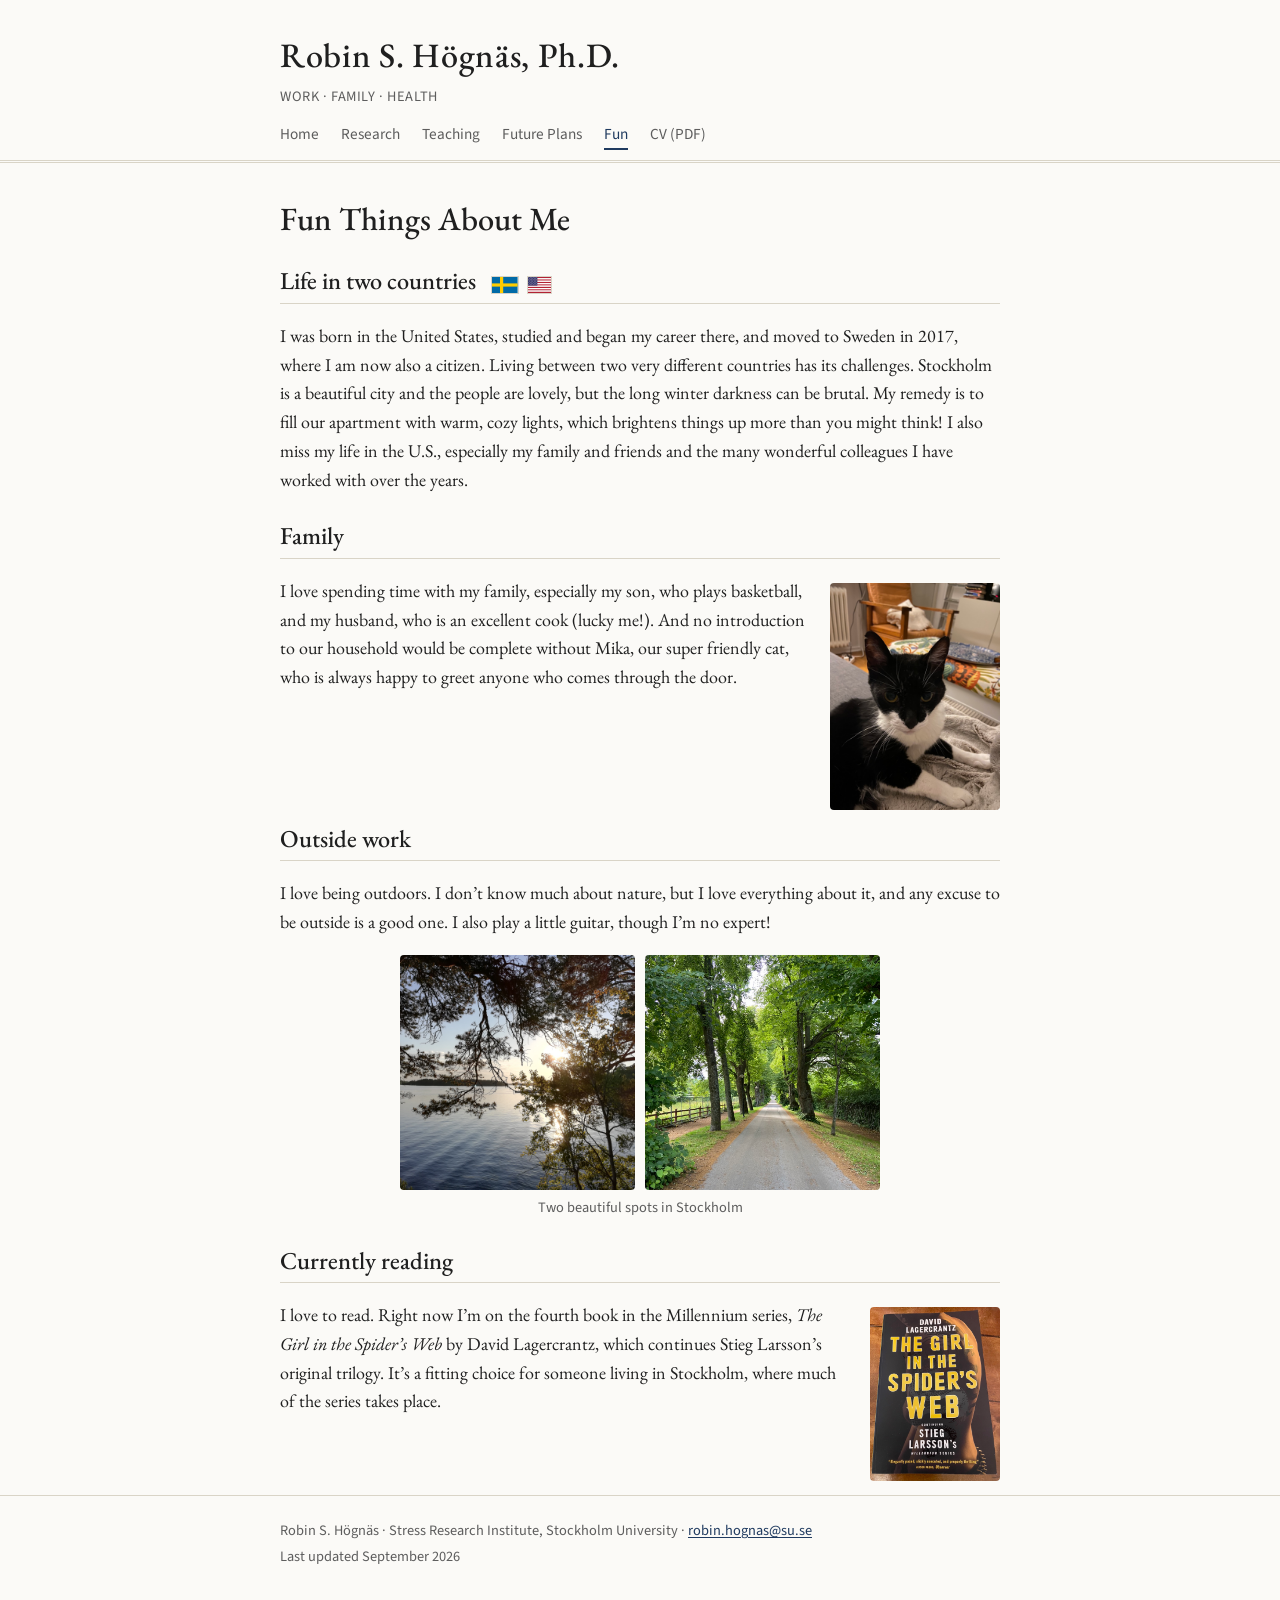
==== fun.html @ 96aa8104 "Add GoatCounter analytics Co-Authored-By: Claude Opus 5.5 <noreply@anthropic.com>" ====
<!DOCTYPE html>
<html lang="en">
<head>
  <meta charset="utf-8">
  <meta name="viewport" content="width=device-width, initial-scale=1">
  <title>Fun — Robin S. Högnäs</title>
  <meta name="description" content="A few things about Robin S. Högnäs outside of academic work.">
  <link rel="preconnect" href="https://fonts.googleapis.com">
  <link rel="preconnect" href="https://fonts.gstatic.com" crossorigin>
  <link href="https://fonts.googleapis.com/css2?family=EB+Garamond:ital,wght@0,400;0,500;0,600;1,400&family=Source+Sans+3:wght@400;600&display=swap" rel="stylesheet">
  <link rel="stylesheet" href="css/style.css?v=14">
</head>
<body>
  <header class="site-header">
    <div class="wrap">
      <p class="site-name"><a href="index.html">Robin S. Högnäs, Ph.D.</a></p>
      <p class="site-tagline">Work · Family · Health</p>
      <nav class="site-nav" aria-label="Main">
        <ul>
          <li><a href="index.html">Home</a></li>
          <li><a href="research.html">Research</a></li>
          <li><a href="teaching.html">Teaching</a></li>
          <li><a href="future.html">Future Plans</a></li>
          <li><a href="fun.html" aria-current="page">Fun</a></li>
          <li><a href="cv.pdf">CV (PDF)</a></li>
        </ul>
      </nav>
    </div>
  </header>

  <main class="wrap">
    <h1>Fun Things About Me</h1>

    <h2 class="tight">Life in two countries <span class="flags"><svg class="flag" viewBox="0 0 160 100" role="img" aria-label="Flag of Sweden"><rect width="160" height="100" fill="#006AA7"/><rect x="50" width="20" height="100" fill="#FECC00"/><rect y="40" width="160" height="20" fill="#FECC00"/></svg><svg class="flag" viewBox="0 0 190 130" role="img" aria-label="Flag of the United States"><rect y="0" width="190" height="10" fill="#B22234"/><rect y="10" width="190" height="10" fill="#fff"/><rect y="20" width="190" height="10" fill="#B22234"/><rect y="30" width="190" height="10" fill="#fff"/><rect y="40" width="190" height="10" fill="#B22234"/><rect y="50" width="190" height="10" fill="#fff"/><rect y="60" width="190" height="10" fill="#B22234"/><rect y="70" width="190" height="10" fill="#fff"/><rect y="80" width="190" height="10" fill="#B22234"/><rect y="90" width="190" height="10" fill="#fff"/><rect y="100" width="190" height="10" fill="#B22234"/><rect y="110" width="190" height="10" fill="#fff"/><rect y="120" width="190" height="10" fill="#B22234"/><rect width="76" height="70" fill="#3C3B6E"/><circle cx="6.3" cy="3.5" r="2" fill="#fff"/><circle cx="19.0" cy="3.5" r="2" fill="#fff"/><circle cx="31.7" cy="3.5" r="2" fill="#fff"/><circle cx="44.4" cy="3.5" r="2" fill="#fff"/><circle cx="57.1" cy="3.5" r="2" fill="#fff"/><circle cx="69.8" cy="3.5" r="2" fill="#fff"/><circle cx="12.6" cy="10.5" r="2" fill="#fff"/><circle cx="25.4" cy="10.5" r="2" fill="#fff"/><circle cx="38.0" cy="10.5" r="2" fill="#fff"/><circle cx="50.7" cy="10.5" r="2" fill="#fff"/><circle cx="63.4" cy="10.5" r="2" fill="#fff"/><circle cx="6.3" cy="17.5" r="2" fill="#fff"/><circle cx="19.0" cy="17.5" r="2" fill="#fff"/><circle cx="31.7" cy="17.5" r="2" fill="#fff"/><circle cx="44.4" cy="17.5" r="2" fill="#fff"/><circle cx="57.1" cy="17.5" r="2" fill="#fff"/><circle cx="69.8" cy="17.5" r="2" fill="#fff"/><circle cx="12.6" cy="24.5" r="2" fill="#fff"/><circle cx="25.4" cy="24.5" r="2" fill="#fff"/><circle cx="38.0" cy="24.5" r="2" fill="#fff"/><circle cx="50.7" cy="24.5" r="2" fill="#fff"/><circle cx="63.4" cy="24.5" r="2" fill="#fff"/><circle cx="6.3" cy="31.5" r="2" fill="#fff"/><circle cx="19.0" cy="31.5" r="2" fill="#fff"/><circle cx="31.7" cy="31.5" r="2" fill="#fff"/><circle cx="44.4" cy="31.5" r="2" fill="#fff"/><circle cx="57.1" cy="31.5" r="2" fill="#fff"/><circle cx="69.8" cy="31.5" r="2" fill="#fff"/><circle cx="12.6" cy="38.5" r="2" fill="#fff"/><circle cx="25.4" cy="38.5" r="2" fill="#fff"/><circle cx="38.0" cy="38.5" r="2" fill="#fff"/><circle cx="50.7" cy="38.5" r="2" fill="#fff"/><circle cx="63.4" cy="38.5" r="2" fill="#fff"/><circle cx="6.3" cy="45.5" r="2" fill="#fff"/><circle cx="19.0" cy="45.5" r="2" fill="#fff"/><circle cx="31.7" cy="45.5" r="2" fill="#fff"/><circle cx="44.4" cy="45.5" r="2" fill="#fff"/><circle cx="57.1" cy="45.5" r="2" fill="#fff"/><circle cx="69.8" cy="45.5" r="2" fill="#fff"/><circle cx="12.6" cy="52.5" r="2" fill="#fff"/><circle cx="25.4" cy="52.5" r="2" fill="#fff"/><circle cx="38.0" cy="52.5" r="2" fill="#fff"/><circle cx="50.7" cy="52.5" r="2" fill="#fff"/><circle cx="63.4" cy="52.5" r="2" fill="#fff"/><circle cx="6.3" cy="59.5" r="2" fill="#fff"/><circle cx="19.0" cy="59.5" r="2" fill="#fff"/><circle cx="31.7" cy="59.5" r="2" fill="#fff"/><circle cx="44.4" cy="59.5" r="2" fill="#fff"/><circle cx="57.1" cy="59.5" r="2" fill="#fff"/><circle cx="69.8" cy="59.5" r="2" fill="#fff"/></svg></span></h2>
    <p>
      I was born in the United States, studied and began my career there, and moved to
      Sweden in 2017, where I am now also a citizen. Living between two very different
      countries has its challenges. Stockholm is a beautiful city and the people are
      lovely, but the long winter darkness can be brutal. My remedy is to fill our
      apartment with warm, cozy lights, which brightens things up more than you might
      think! I also miss my life in the U.S., especially my family and friends and the
      many wonderful colleagues I have worked with over the years.
    </p>

    <h2 class="tight clear">Family</h2>
    <img class="photo-side" src="images/fun/mika.jpg" alt="Mika, a black-and-white cat, relaxing on a blanket" loading="lazy">
    <p>
      I love spending time with my family, especially my son, who plays basketball, and
      my husband, who is an excellent cook (lucky me!). And no introduction to our
      household would be complete without Mika, our super friendly cat, who is always
      happy to greet anyone who comes through the door.
    </p>

    <h2 class="tight clear">Outside work</h2>
    <p>
      I love being outdoors. I don&rsquo;t know much about nature, but I love everything
      about it, and any excuse to be outside is a good one. I also play a little guitar,
      though I&rsquo;m no expert!
    </p>
    <figure class="photo-figure">
      <div class="photo-pair">
        <img src="images/fun/nature-1.jpg" alt="Evening sun through pine trees over a calm lake" loading="lazy">
        <img src="images/fun/nature-2.jpg" alt="A tree-lined country road in summer" loading="lazy">
      </div>
      <figcaption>Two beautiful spots in Stockholm</figcaption>
    </figure>

    <h2 class="tight clear">Currently reading</h2>
    <img class="photo-side photo-small" src="images/fun/book.jpg" alt="My copy of The Girl in the Spider&rsquo;s Web by David Lagercrantz" loading="lazy">
    <p>
      I love to read. Right now I&rsquo;m on the fourth book in the Millennium series,
      <em>The Girl in the Spider&rsquo;s Web</em> by David Lagercrantz, which continues
      Stieg Larsson&rsquo;s original trilogy. It&rsquo;s a fitting choice for someone living
      in Stockholm, where much of the series takes place.
    </p>

  </main>

  <footer class="site-footer">
    <div class="wrap">
      <p>Robin S. Högnäs · Stress Research Institute, Stockholm University · <a href="mailto:robin.hognas@su.se">robin.hognas@su.se</a></p>
      <p>Last updated September 2026</p>
    </div>
  </footer>
  <script data-goatcounter="https://rshognas.goatcounter.com/count" async src="//gc.zgo.at/count.js"></script>
</body>
</html>
---- css/style.css ----
/* Robin S. Högnäs — site styles (classic academic) */

:root {
  --bg: #fbfaf7;
  --text: #1f1f1f;
  --muted: #5d5d5d;
  --accent: #1f3a5f;
  --accent-soft: #e8edf3;
  --rule: #d9d4c7;
  --placeholder-bg: #fff8e1;
  --placeholder-border: #e0c36a;
  --serif: "EB Garamond", Georgia, "Times New Roman", serif;
  --sans: "Source Sans 3", -apple-system, "Segoe UI", Helvetica, Arial, sans-serif;
}

* { box-sizing: border-box; }

html { font-size: 18px; }

body {
  margin: 0;
  background: var(--bg);
  color: var(--text);
  font-family: var(--serif);
  line-height: 1.6;
}

img { max-width: 100%; }

a { color: var(--accent); text-decoration: underline; text-decoration-thickness: 1px; text-underline-offset: 2px; }
a:hover { text-decoration-thickness: 2px; }

.wrap {
  max-width: 760px;
  margin: 0 auto;
  padding: 0 20px;
}

/* ---------- Header & navigation ---------- */

.site-header {
  border-bottom: 3px double var(--rule);
  padding: 28px 0 14px;
  margin-bottom: 36px;
}

.site-name {
  font-size: 1.9rem;
  font-weight: 500;
  letter-spacing: 0.02em;
  margin: 0;
}
.site-name a { color: var(--text); text-decoration: none; }

.site-tagline {
  font-family: var(--sans);
  font-size: 0.8rem;
  color: var(--muted);
  margin: 2px 0 14px;
  letter-spacing: 0.04em;
  text-transform: uppercase;
}

.site-nav ul {
  list-style: none;
  margin: 0;
  padding: 0;
  display: flex;
  flex-wrap: wrap;
  gap: 4px 22px;
  font-family: var(--sans);
  font-size: 0.85rem;
}
.site-nav a {
  color: var(--muted);
  text-decoration: none;
  padding-bottom: 3px;
  border-bottom: 2px solid transparent;
}
.site-nav a:hover { color: var(--accent); }
.site-nav a[aria-current="page"] {
  color: var(--accent);
  border-bottom-color: var(--accent);
}

.header-row {
  display: flex;
  justify-content: flex-start;
  align-items: center;
  gap: 24px;
}
.header-text { min-width: 0; }
.header-photo {
  flex: none;
  width: 87px;   /* the photo's native width — keeps it as sharp as possible */
  height: auto;
  border: 1px solid var(--rule);
  padding: 3px;
  background: #fff;
}

/* ---------- Typography ---------- */

h1, h2, h3 { font-weight: 500; line-height: 1.25; }
h1 { font-size: 1.8rem; margin: 0 0 0.6em; }
h2 {
  font-size: 1.35rem;
  margin: 2em 0 0.7em;
  padding-bottom: 0.25em;
  border-bottom: 1px solid var(--rule);
}
h3 { font-size: 1.1rem; margin: 1.5em 0 0.4em; font-style: italic; }
h3.upright { font-style: normal; }
h2.tight { margin-top: 1.1em; }

.lead { font-size: 1.1rem; }
.muted { color: var(--muted); }
.small { font-size: 0.88rem; }

/* ---------- Home: profile ---------- */

.profile {
  display: flex;
  gap: 28px;
  align-items: flex-start;
}
.profile-photo {
  flex: 0 0 140px;
  width: 140px;
  height: auto;
  border: 1px solid var(--rule);
  padding: 4px;
  background: #fff;
}
.profile-text h1 { margin-top: 0; }
.profile-text .position {
  font-family: var(--sans);
  font-size: 0.85rem;
  color: var(--muted);
  margin: 0 0 1em;
  line-height: 1.5;
}

.profile-text > p:first-child { margin-top: 0; }
.profile + h2 { margin-top: 0.6em; }
.profile-text > p:last-child { margin-bottom: 0.8em; }

.facts {
  display: grid;
  grid-template-columns: 9.5em 1fr;
  gap: 0.35em 1em;
  margin: 0;
}
.facts dt { font-family: var(--sans); font-size: 0.8rem; color: var(--muted); text-transform: uppercase; letter-spacing: 0.04em; padding-top: 0.25em; }
.facts dd { margin: 0; }

.section-links {
  display: grid;
  grid-template-columns: repeat(auto-fit, minmax(200px, 1fr));
  gap: 14px;
  margin-top: 1em;
}
.section-links a {
  display: block;
  padding: 16px 18px;
  border: 1px solid var(--rule);
  background: #fff;
  text-decoration: none;
  color: var(--text);
  transition: border-color 0.15s, background 0.15s;
}
.section-links a:hover { border-color: var(--accent); background: var(--accent-soft); }
.section-links strong { display: block; color: var(--accent); font-weight: 500; font-size: 1.1rem; }
.section-links span { font-size: 0.9rem; color: var(--muted); }

/* ---------- Lists: publications, grants, timeline ---------- */

.entries { list-style: none; margin: 0; padding: 0; }
.entries li {
  display: grid;
  grid-template-columns: 5.5em 1fr;
  gap: 0 1em;
  margin-bottom: 1em;
}
.entries .year {
  font-family: var(--sans);
  font-size: 0.85rem;
  color: var(--muted);
  padding-top: 0.2em;
}
.entries .role { font-family: var(--sans); font-size: 0.82rem; color: var(--accent); }

.pubs li { font-size: 0.95rem; }
.pubs .me { font-weight: 600; }
.pubs .venue { font-style: italic; }
.pubs a { font-family: var(--sans); font-size: 0.78rem; word-break: break-all; }

.plain { padding-left: 1.2em; }
.plain li { margin-bottom: 0.4em; }
ul.plain { list-style: none; padding-left: 0; }
ol.plain li { margin-bottom: 0.6em; }
ul.plain li { margin-bottom: 0.05em; line-height: 1.5; }

ul.people { list-style: none; padding-left: 0; margin: 0 0 1em; }
ul.people li { margin-bottom: 1.1em; }
ul.people .person { font-weight: 600; }
ul.people .meta { font-family: var(--sans); font-size: 0.8rem; color: var(--muted); margin-left: 0.4em; }
ul.people .work { display: block; font-style: italic; margin-top: 0.15em; }

.note {
  font-size: 0.9rem;
  color: var(--muted);
  border-left: 3px solid var(--rule);
  padding-left: 12px;
}

.theme { margin-bottom: 1.2em; }
.theme h3 { margin-top: 1em; }
.theme p { margin: 0.3em 0; }
.theme .example { font-size: 0.9rem; color: var(--muted); }

.flags { display: inline-flex; gap: 8px; margin-left: 10px; vertical-align: middle; }
.flag { height: 18px; width: auto; border: 1px solid var(--rule); }
.icon-book { height: 26px; width: auto; }

.photo-pair { display: grid; grid-template-columns: 1fr 1fr; gap: 10px; margin: 0.8em 0 0.4em; }
.photo-pair img { width: 100%; aspect-ratio: 1; object-fit: cover; border-radius: 4px; }
.photo-figure { margin: 0.8em auto 0.4em; max-width: 480px; }
.photo-figure .photo-pair { margin: 0; }
.photo-figure figcaption { font-family: var(--sans); font-size: 0.8rem; color: var(--muted); margin-top: 0.4em; text-align: center; }
.photo-side { float: right; width: 170px; aspect-ratio: 3 / 4; object-fit: cover; border-radius: 4px; margin: 0.4em 0 0.8em 1.2em; }
.photo-side.photo-small { width: 130px; }
h2.clear, .site-footer { clear: both; }

/* ---------- Placeholders (to be replaced by Robin) ---------- */

.placeholder {
  background: var(--placeholder-bg);
  border: 1px dashed var(--placeholder-border);
  padding: 14px 18px;
  margin: 1em 0;
  font-family: var(--sans);
  font-size: 0.9rem;
  color: #6b5a1e;
}
.placeholder::before {
  content: "Placeholder — replace with your own text";
  display: block;
  font-size: 0.72rem;
  text-transform: uppercase;
  letter-spacing: 0.06em;
  margin-bottom: 6px;
  color: #9a7d1f;
}

/* ---------- Footer ---------- */

.site-footer {
  margin-top: 64px;
  border-top: 1px solid var(--rule);
  padding: 20px 0 40px;
  font-family: var(--sans);
  font-size: 0.8rem;
  color: var(--muted);
}
.site-footer p { margin: 0.2em 0; }

/* ---------- Small screens ---------- */

@media (max-width: 600px) {
  html { font-size: 17px; }
  .header-row { align-items: flex-start; }
  .header-photo { width: 64px; }
  .profile { flex-direction: column; }
  .facts { grid-template-columns: 1fr; }
  .facts dt { padding-top: 0.6em; }
  .entries li { grid-template-columns: 1fr; }
  .photo-side { width: 120px; margin-left: 0.8em; }
  .photo-side.photo-small { width: 95px; }
}
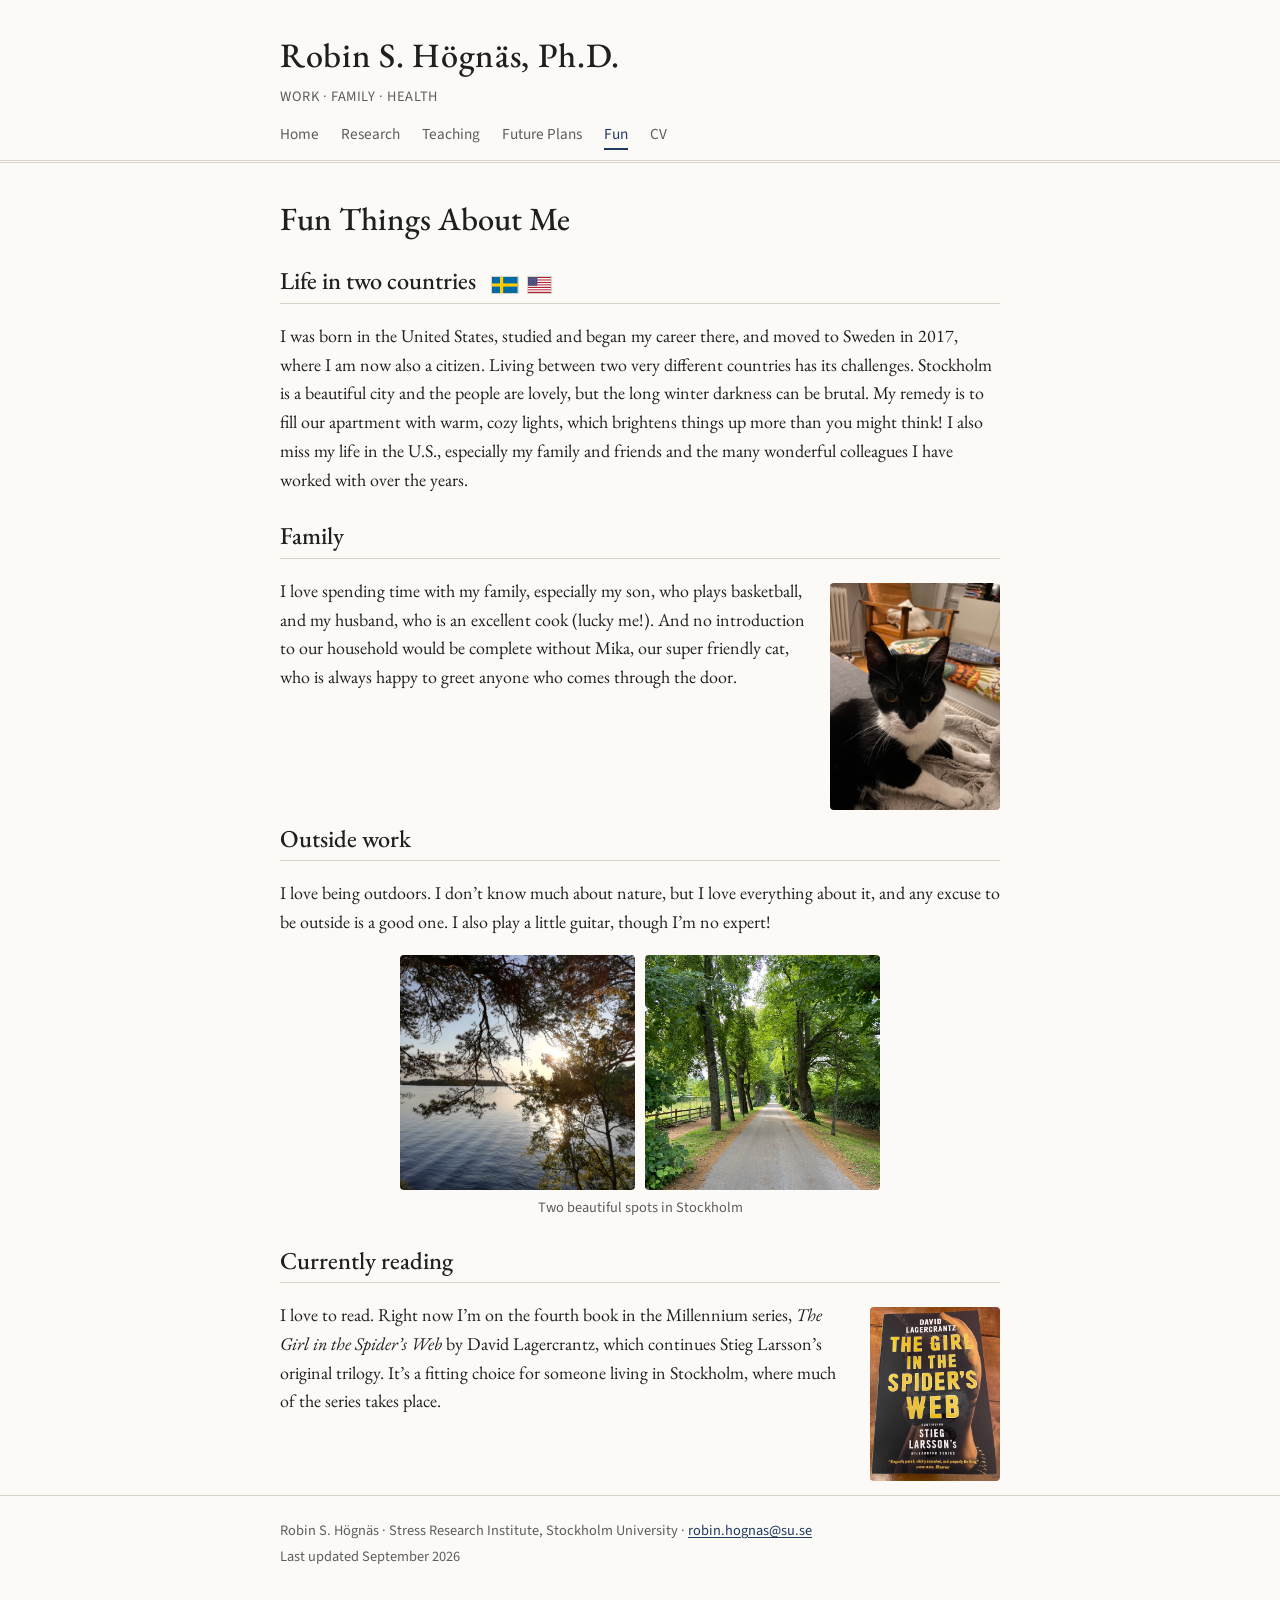
==== commit 711c090b: "Temporarily take down CV: placeholder page Co-Authored-By: Claude Opus 5.5 <noreply@anthropic.com>" ====
--- a/fun.html
+++ b/fun.html
@@ -22,7 +22,7 @@
           <li><a href="teaching.html">Teaching</a></li>
           <li><a href="future.html">Future Plans</a></li>
           <li><a href="fun.html" aria-current="page">Fun</a></li>
-          <li><a href="cv.pdf">CV (PDF)</a></li>
+          <li><a href="cv.html">CV</a></li>
         </ul>
       </nav>
     </div>
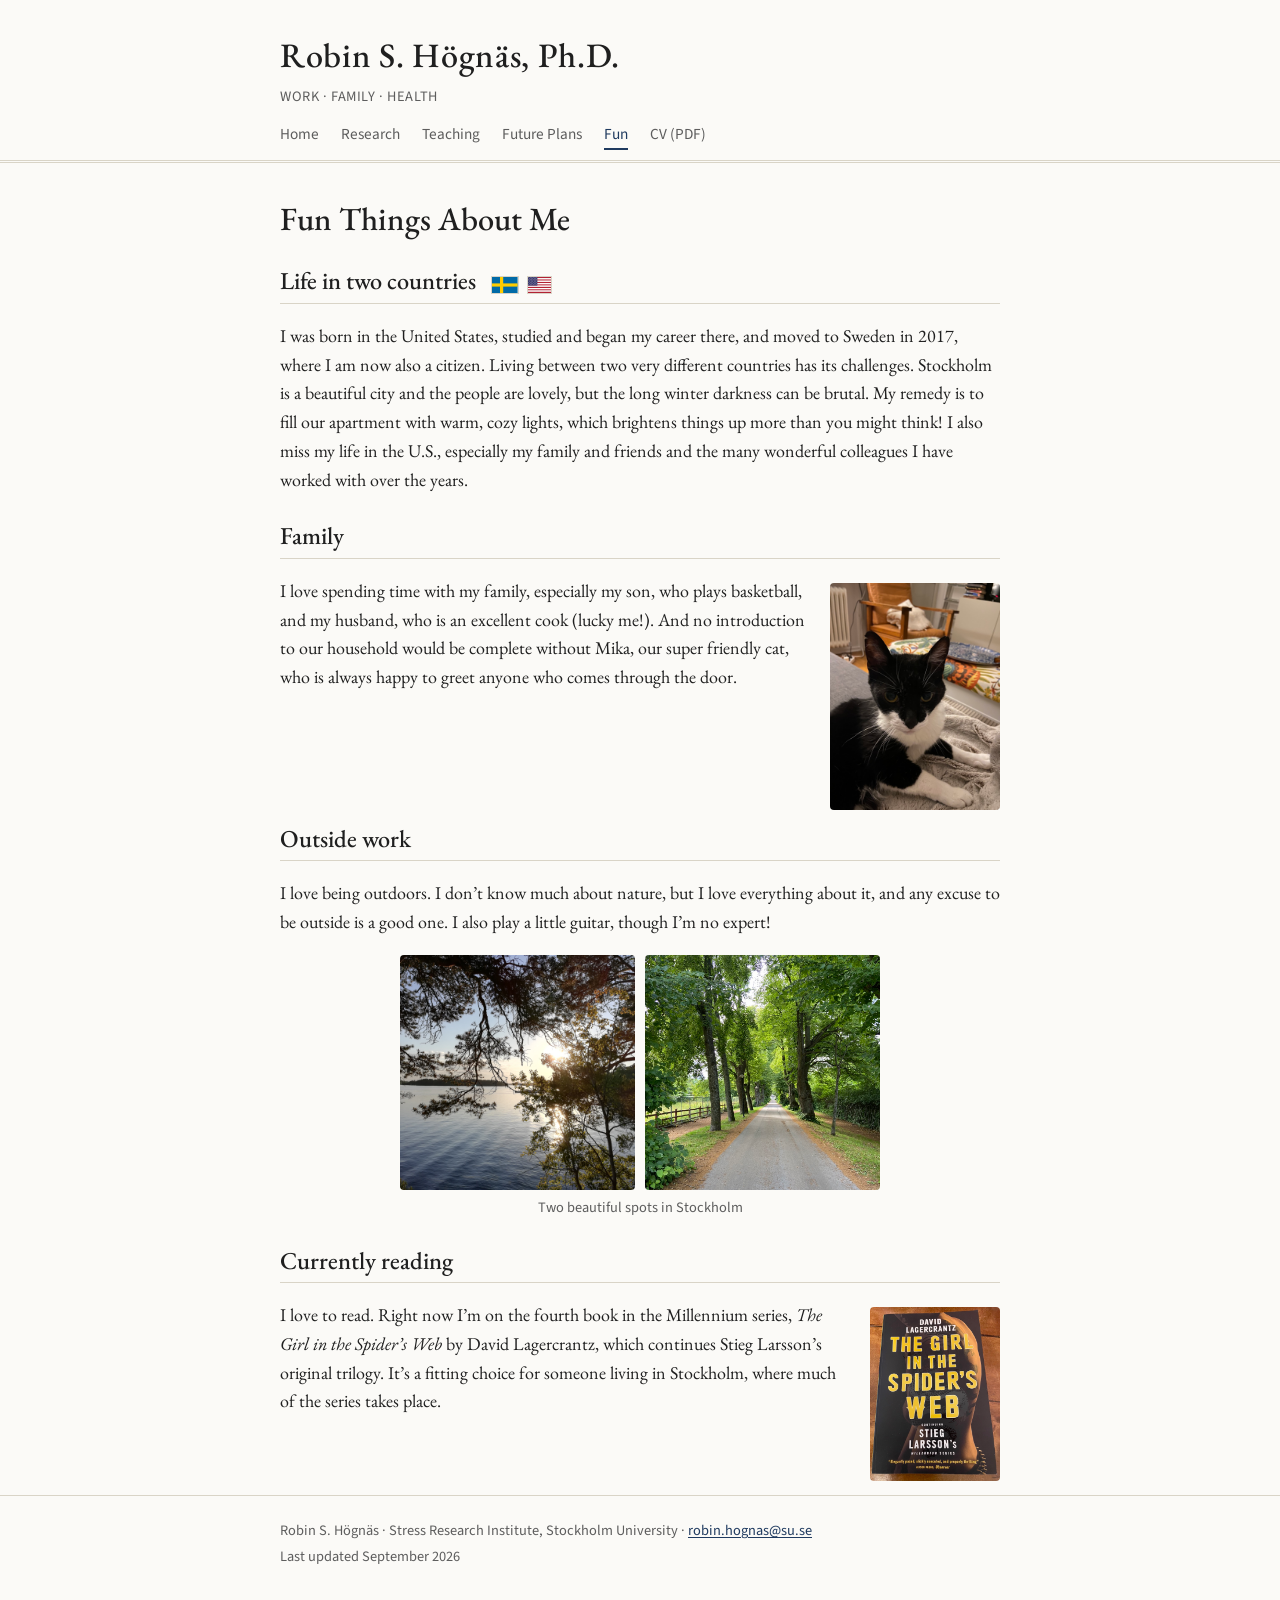
==== commit 6940110e: "Bring back updated CV Co-Authored-By: Claude Opus 5.5 <noreply@anthropic.com>" ====
--- a/fun.html
+++ b/fun.html
@@ -22,7 +22,7 @@
           <li><a href="teaching.html">Teaching</a></li>
           <li><a href="future.html">Future Plans</a></li>
           <li><a href="fun.html" aria-current="page">Fun</a></li>
-          <li><a href="cv.html">CV</a></li>
+          <li><a href="cv.pdf">CV (PDF)</a></li>
         </ul>
       </nav>
     </div>
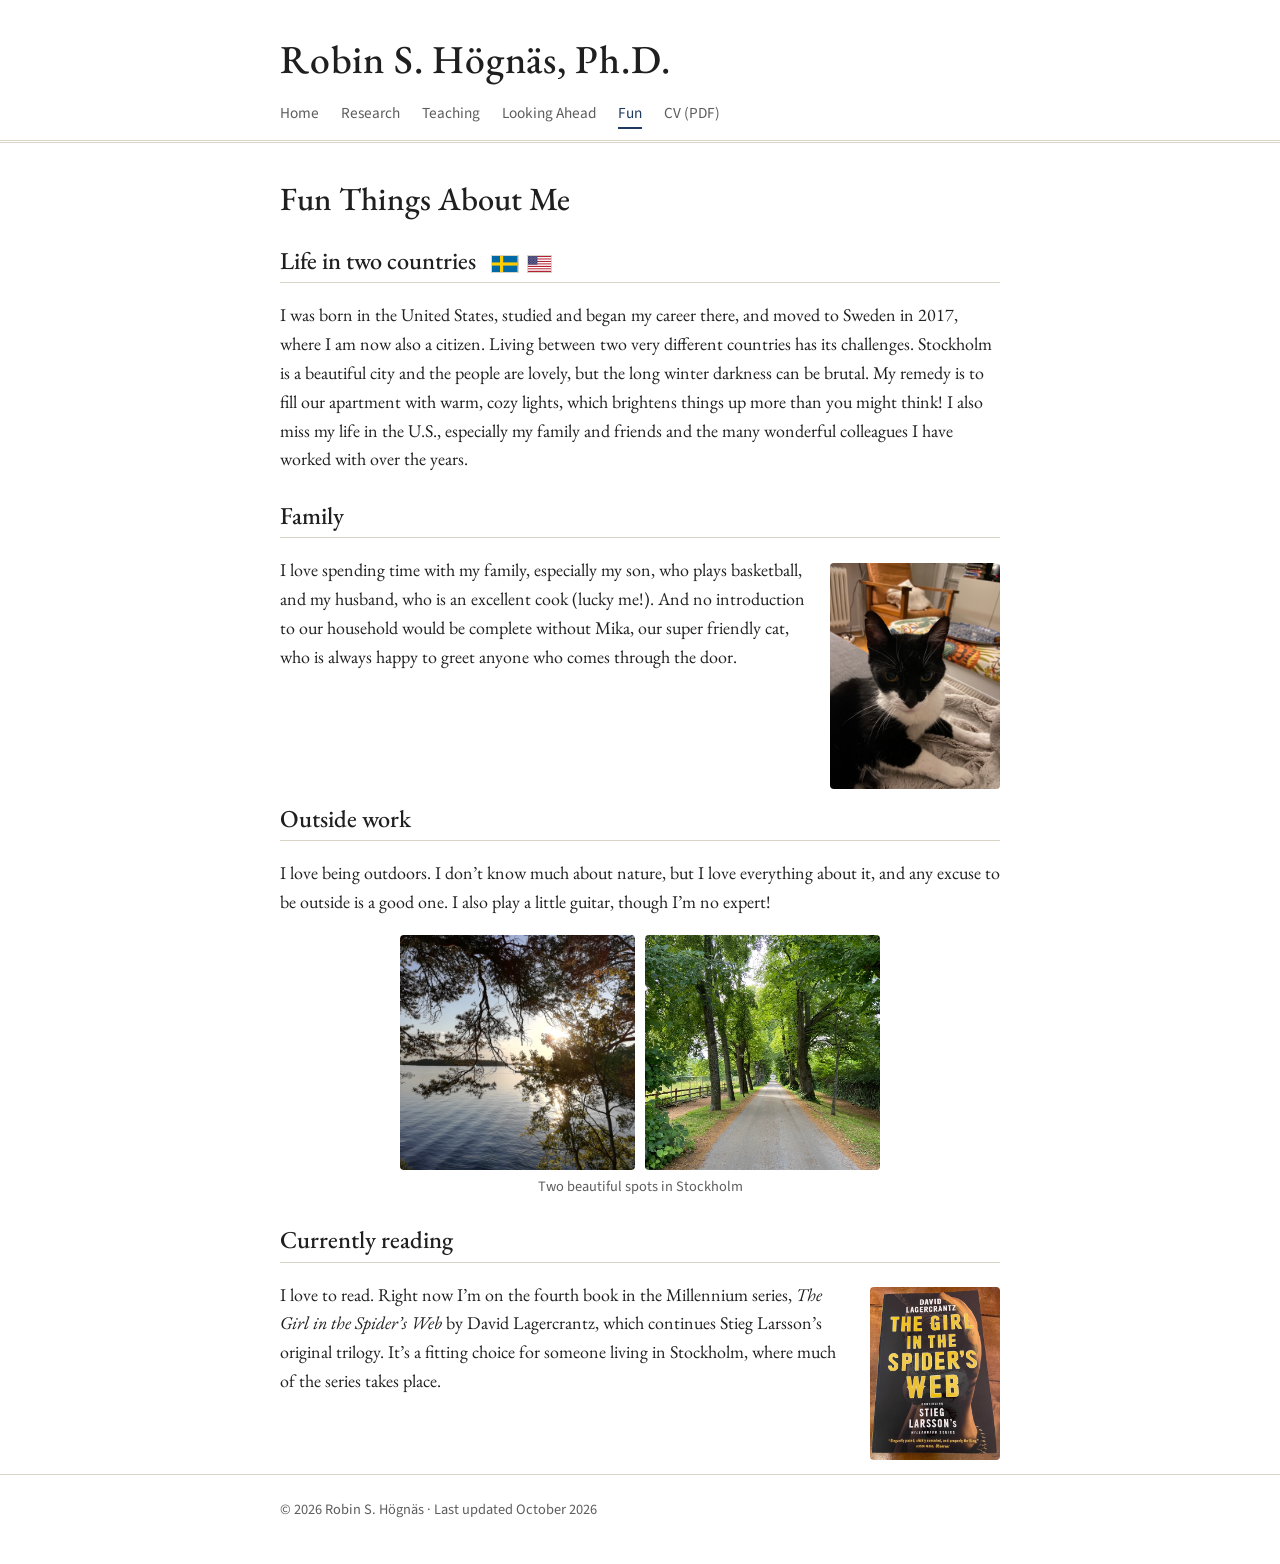
==== commit dcd0d7f7: "Design refresh: floating icons, white background, research photos, Looking Ahead, new footer Co-Auth" ====
--- a/fun.html
+++ b/fun.html
@@ -8,19 +8,18 @@
   <link rel="preconnect" href="https://fonts.googleapis.com">
   <link rel="preconnect" href="https://fonts.gstatic.com" crossorigin>
   <link href="https://fonts.googleapis.com/css2?family=EB+Garamond:ital,wght@0,400;0,500;0,600;1,400&family=Source+Sans+3:wght@400;600&display=swap" rel="stylesheet">
-  <link rel="stylesheet" href="css/style.css?v=14">
+  <link rel="stylesheet" href="css/style.css?v=36">
 </head>
 <body>
   <header class="site-header">
     <div class="wrap">
       <p class="site-name"><a href="index.html">Robin S. Högnäs, Ph.D.</a></p>
-      <p class="site-tagline">Work · Family · Health</p>
       <nav class="site-nav" aria-label="Main">
         <ul>
           <li><a href="index.html">Home</a></li>
           <li><a href="research.html">Research</a></li>
           <li><a href="teaching.html">Teaching</a></li>
-          <li><a href="future.html">Future Plans</a></li>
+          <li><a href="future.html">Looking Ahead</a></li>
           <li><a href="fun.html" aria-current="page">Fun</a></li>
           <li><a href="cv.pdf">CV (PDF)</a></li>
         </ul>
@@ -78,8 +77,7 @@
 
   <footer class="site-footer">
     <div class="wrap">
-      <p>Robin S. Högnäs · Stress Research Institute, Stockholm University · <a href="mailto:robin.hognas@su.se">robin.hognas@su.se</a></p>
-      <p>Last updated September 2026</p>
+      <p>&copy; 2026 Robin S. Högnäs · Last updated October 2026</p>
     </div>
   </footer>
   <script data-goatcounter="https://rshognas.goatcounter.com/count" async src="//gc.zgo.at/count.js"></script>
--- a/css/style.css
+++ b/css/style.css
@@ -1,7 +1,7 @@
 /* Robin S. Högnäs — site styles (classic academic) */
 
 :root {
-  --bg: #fbfaf7;
+  --bg: #ffffff;
   --text: #1f1f1f;
   --muted: #5d5d5d;
   --accent: #1f3a5f;
@@ -45,10 +45,10 @@
 }
 
 .site-name {
-  font-size: 1.9rem;
+  font-size: 2.2rem;
   font-weight: 500;
   letter-spacing: 0.02em;
-  margin: 0;
+  margin: 0 0 10px;
 }
 .site-name a { color: var(--text); text-decoration: none; }
 
@@ -92,11 +92,52 @@
 .header-text { min-width: 0; }
 .header-photo {
   flex: none;
-  width: 87px;   /* the photo's native width — keeps it as sharp as possible */
+  width: 108px;
   height: auto;
   border: 1px solid var(--rule);
   padding: 3px;
   background: #fff;
+}
+
+.theme-strip {
+  margin-top: 14px;
+}
+.theme-strip .wrap {
+  display: flex;
+  flex-wrap: wrap;
+  gap: 8px 36px;
+  padding-block: 0;
+}
+.theme-strip span {
+  display: inline-flex;
+  align-items: center;
+  gap: 10px;
+  font-family: var(--sans);
+  font-size: 0.78rem;
+  letter-spacing: 0.06em;
+  text-transform: uppercase;
+  color: var(--text);
+}
+.theme-strip img { width: 34px; height: 34px; }
+
+/* On wide screens, the icons float in the margin to the left of the text */
+@media (min-width: 1100px) {
+  .theme-strip {
+    position: fixed;
+    top: 240px;
+    left: calc(50% - 520px);
+    width: 110px;
+    margin: 0;
+  }
+  .theme-strip .wrap {
+    flex-direction: column;
+    align-items: center;
+    gap: 40px;
+    padding: 0;
+  }
+  .theme-strip span { flex-direction: column; gap: 8px; }
+  .theme-strip img { width: 72px; height: 72px; }
+  .theme-strip span { font-size: 0.85rem; }
 }
 
 /* ---------- Typography ---------- */
@@ -199,6 +240,7 @@
 .plain li { margin-bottom: 0.4em; }
 ul.plain { list-style: none; padding-left: 0; }
 ol.plain li { margin-bottom: 0.6em; }
+ul.plain.plans li { margin-bottom: 0.9em; line-height: 1.6; }
 ul.plain li { margin-bottom: 0.05em; line-height: 1.5; }
 
 ul.people { list-style: none; padding-left: 0; margin: 0 0 1em; }
@@ -228,6 +270,21 @@
 .photo-figure { margin: 0.8em auto 0.4em; max-width: 480px; }
 .photo-figure .photo-pair { margin: 0; }
 .photo-figure figcaption { font-family: var(--sans); font-size: 0.8rem; color: var(--muted); margin-top: 0.4em; text-align: center; }
+.theme.has-photo {
+  display: grid;
+  grid-template-columns: minmax(0, 1fr) 220px;
+  column-gap: 1.6em;
+  align-items: start;
+  margin: 1.4em 0;
+}
+.theme.has-photo h3 { margin-top: 0; font-style: normal; }
+.theme-text > :first-child { margin-top: 0; }
+.theme.has-photo.intro { margin-top: 0; }
+.photo-research { width: 100%; aspect-ratio: 3 / 2; object-fit: cover; border-radius: 4px; margin-top: 0.3em; }
+@media (max-width: 600px) {
+  .theme.has-photo { grid-template-columns: 1fr; }
+  .photo-research { order: -1; margin: 0 0 0.6em; }
+}
 .photo-side { float: right; width: 170px; aspect-ratio: 3 / 4; object-fit: cover; border-radius: 4px; margin: 0.4em 0 0.8em 1.2em; }
 .photo-side.photo-small { width: 130px; }
 h2.clear, .site-footer { clear: both; }
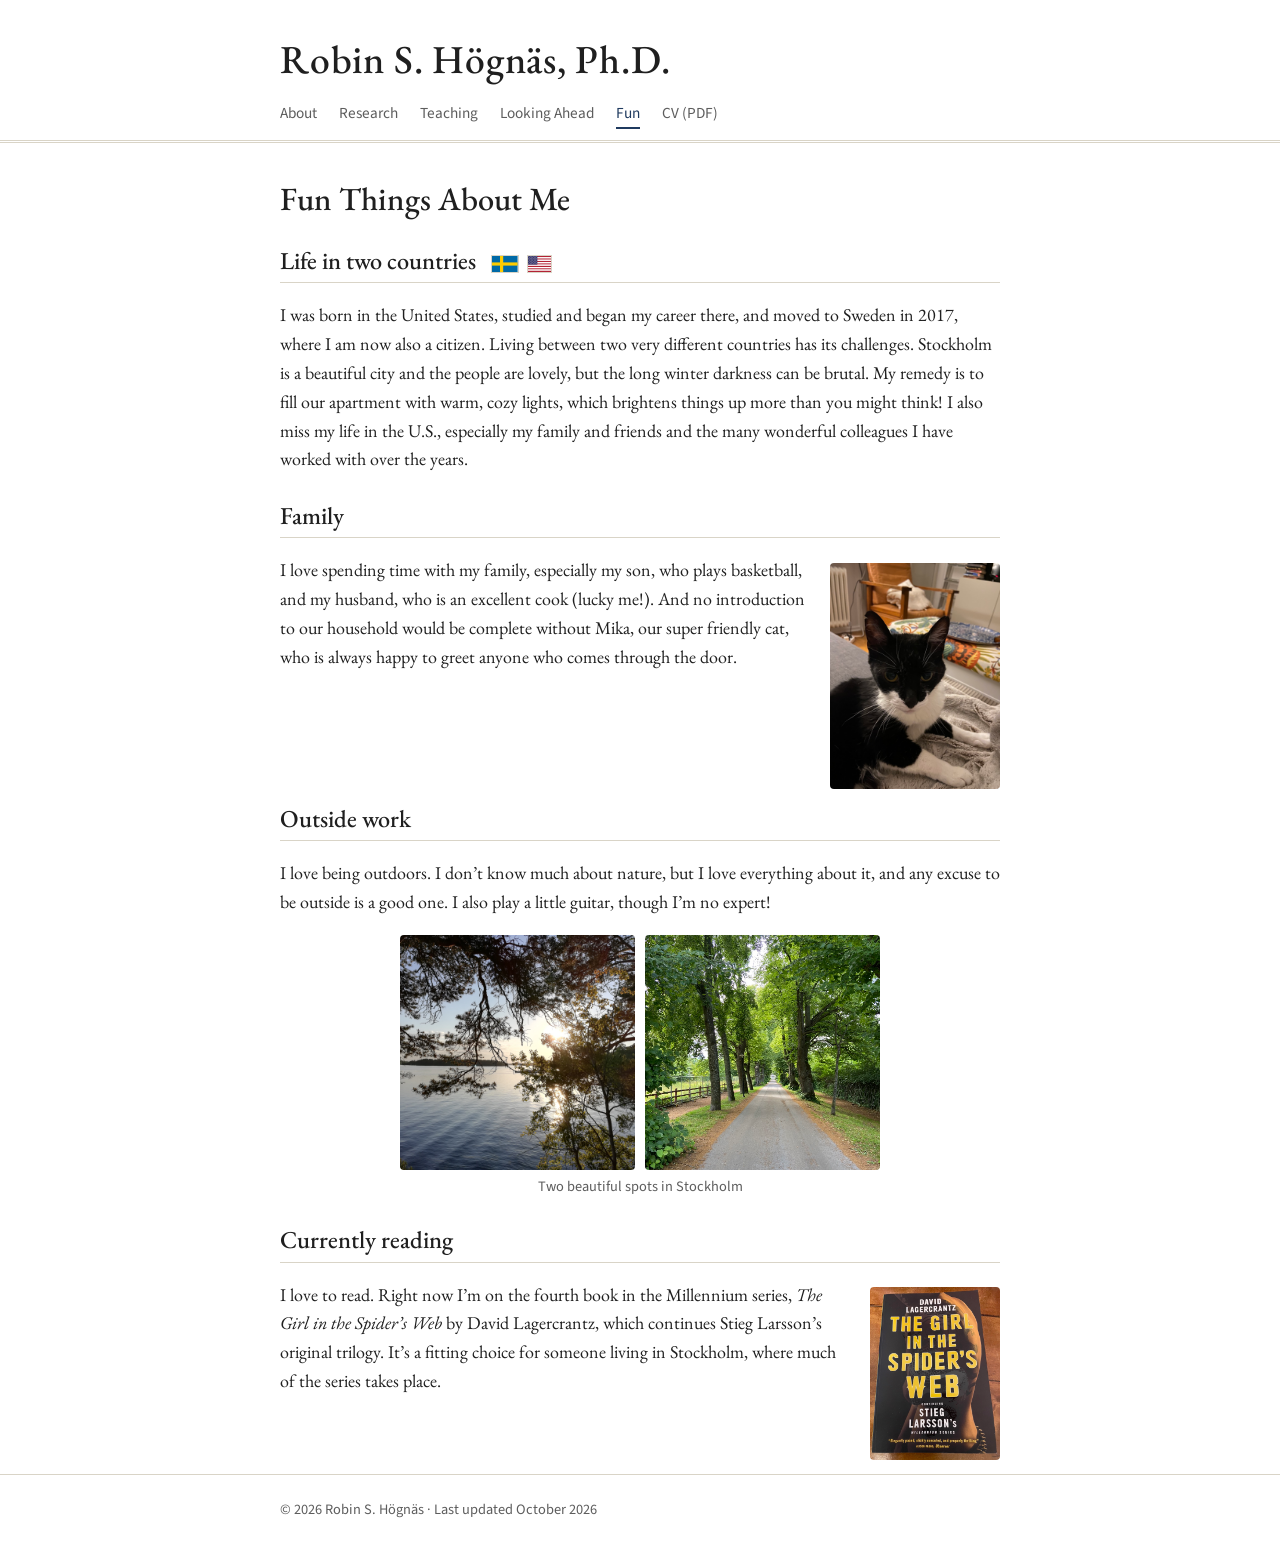
==== commit 3bcd4272: "About page: rename from Home, new third-person bio, remove redundant sections Co-Authored-By: Claude" ====
--- a/fun.html
+++ b/fun.html
@@ -16,7 +16,7 @@
       <p class="site-name"><a href="index.html">Robin S. Högnäs, Ph.D.</a></p>
       <nav class="site-nav" aria-label="Main">
         <ul>
-          <li><a href="index.html">Home</a></li>
+          <li><a href="index.html">About</a></li>
           <li><a href="research.html">Research</a></li>
           <li><a href="teaching.html">Teaching</a></li>
           <li><a href="future.html">Looking Ahead</a></li>
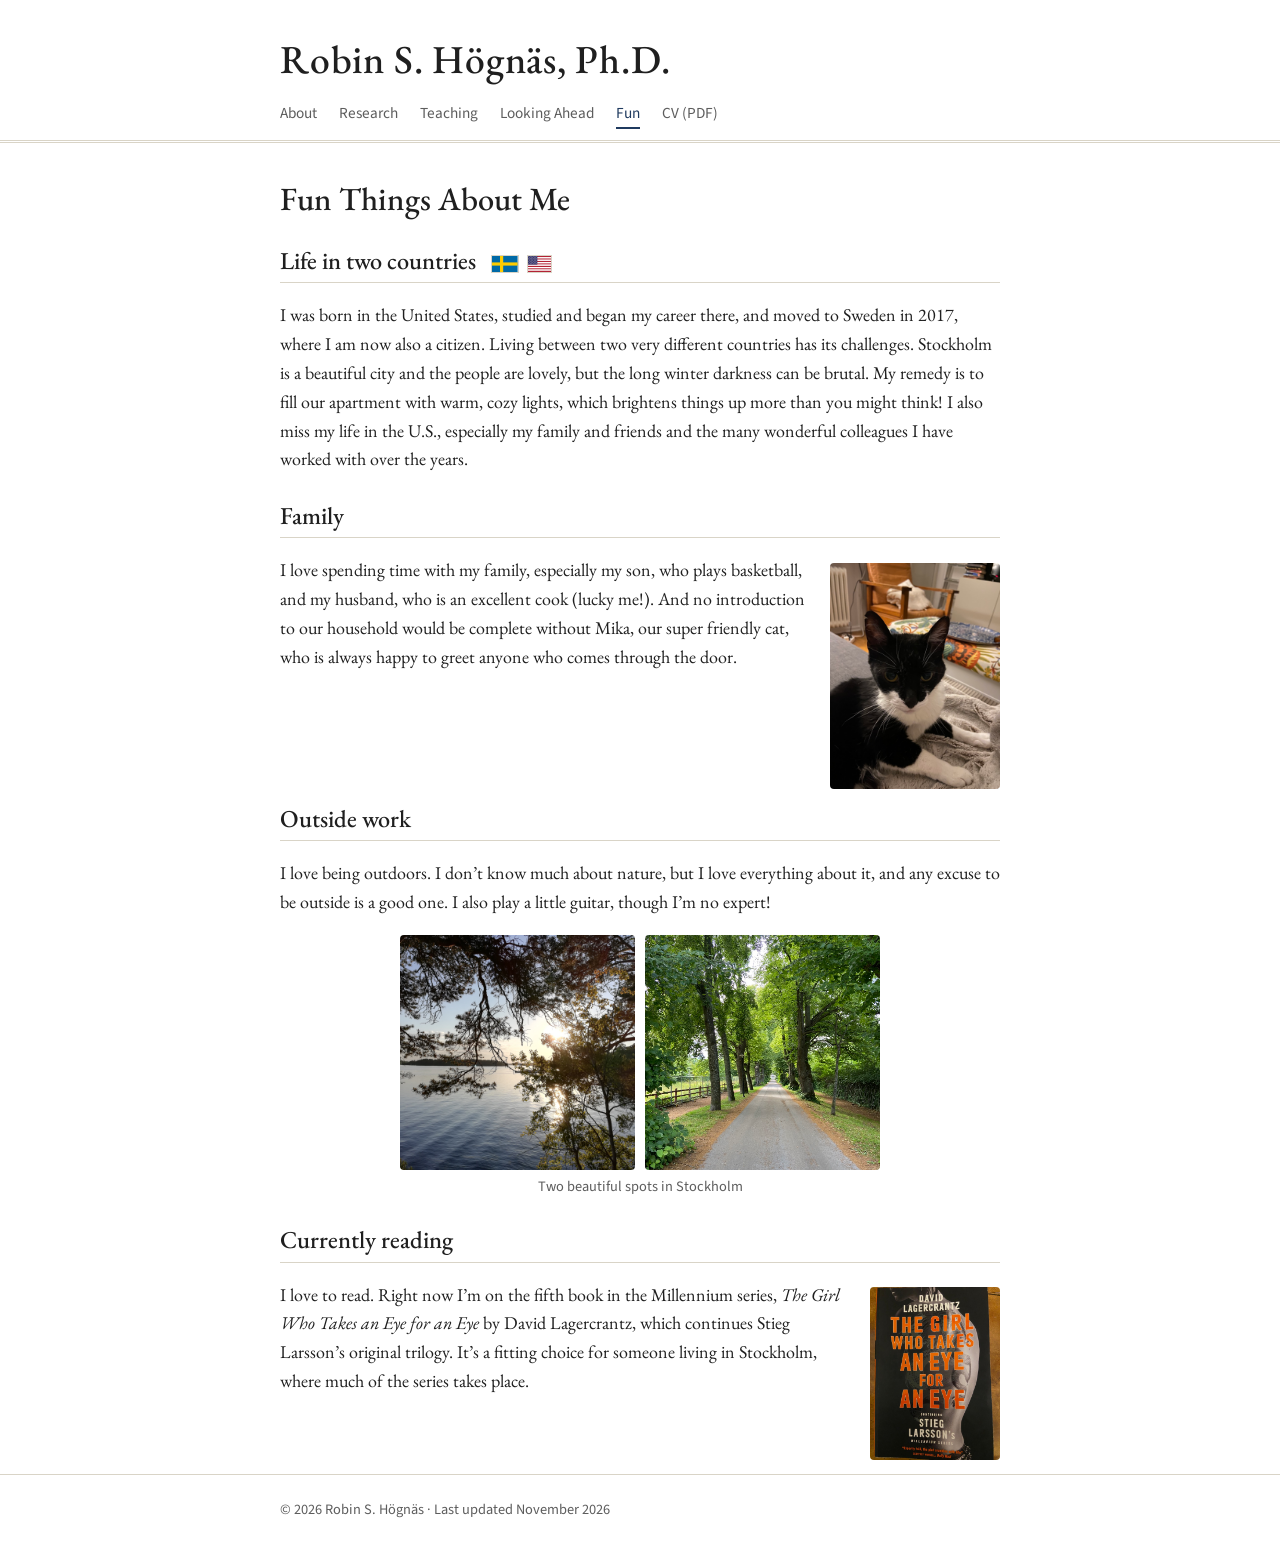
==== commit 67bba63e: "Fun page: fifth Millennium book and new photo; November footer date Co-Authored-By: Claude Opus 5.5 " ====
--- a/fun.html
+++ b/fun.html
@@ -8,7 +8,7 @@
   <link rel="preconnect" href="https://fonts.googleapis.com">
   <link rel="preconnect" href="https://fonts.gstatic.com" crossorigin>
   <link href="https://fonts.googleapis.com/css2?family=EB+Garamond:ital,wght@0,400;0,500;0,600;1,400&family=Source+Sans+3:wght@400;600&display=swap" rel="stylesheet">
-  <link rel="stylesheet" href="css/style.css?v=36">
+  <link rel="stylesheet" href="css/style.css?v=38">
 </head>
 <body>
   <header class="site-header">
@@ -65,10 +65,10 @@
     </figure>
 
     <h2 class="tight clear">Currently reading</h2>
-    <img class="photo-side photo-small" src="images/fun/book.jpg" alt="My copy of The Girl in the Spider&rsquo;s Web by David Lagercrantz" loading="lazy">
+    <img class="photo-side photo-small" src="images/fun/book.jpg?v=2" alt="My copy of The Girl Who Takes an Eye for an Eye by David Lagercrantz" loading="lazy">
     <p>
-      I love to read. Right now I&rsquo;m on the fourth book in the Millennium series,
-      <em>The Girl in the Spider&rsquo;s Web</em> by David Lagercrantz, which continues
+      I love to read. Right now I&rsquo;m on the fifth book in the Millennium series,
+      <em>The Girl Who Takes an Eye for an Eye</em> by David Lagercrantz, which continues
       Stieg Larsson&rsquo;s original trilogy. It&rsquo;s a fitting choice for someone living
       in Stockholm, where much of the series takes place.
     </p>
@@ -77,7 +77,7 @@
 
   <footer class="site-footer">
     <div class="wrap">
-      <p>&copy; 2026 Robin S. Högnäs · Last updated October 2026</p>
+      <p>&copy; 2026 Robin S. Högnäs · Last updated November 2026</p>
     </div>
   </footer>
   <script data-goatcounter="https://rshognas.goatcounter.com/count" async src="//gc.zgo.at/count.js"></script>
--- a/css/style.css
+++ b/css/style.css
@@ -120,8 +120,8 @@
 }
 .theme-strip img { width: 34px; height: 34px; }
 
-/* On wide screens, the icons float in the margin to the left of the text */
-@media (min-width: 1100px) {
+/* On wider screens, the icons float in a column to the left of the text */
+@media (min-width: 900px) {
   .theme-strip {
     position: fixed;
     top: 240px;
@@ -134,12 +134,20 @@
     align-items: center;
     gap: 40px;
     padding: 0;
+    margin: 0;
   }
-  .theme-strip span { flex-direction: column; gap: 8px; }
+  .theme-strip span { flex-direction: column; gap: 8px; text-align: center; font-size: 0.85rem; }
   .theme-strip img { width: 72px; height: 72px; }
-  .theme-strip span { font-size: 0.85rem; }
-}
-
+}
+/* Medium windows: shift the page right to make room for the icon column */
+@media (min-width: 900px) and (max-width: 1099px) {
+  body:has(.theme-strip) .wrap { margin-left: 150px; margin-right: auto; }
+  body:has(.theme-strip) .theme-strip .wrap { margin: 0; }
+  .theme-strip { left: 20px; }
+  .theme-strip .wrap { gap: 32px; }
+  .theme-strip img { width: 60px; height: 60px; }
+  .theme-strip span { font-size: 0.78rem; }
+}
 /* ---------- Typography ---------- */
 
 h1, h2, h3 { font-weight: 500; line-height: 1.25; }
